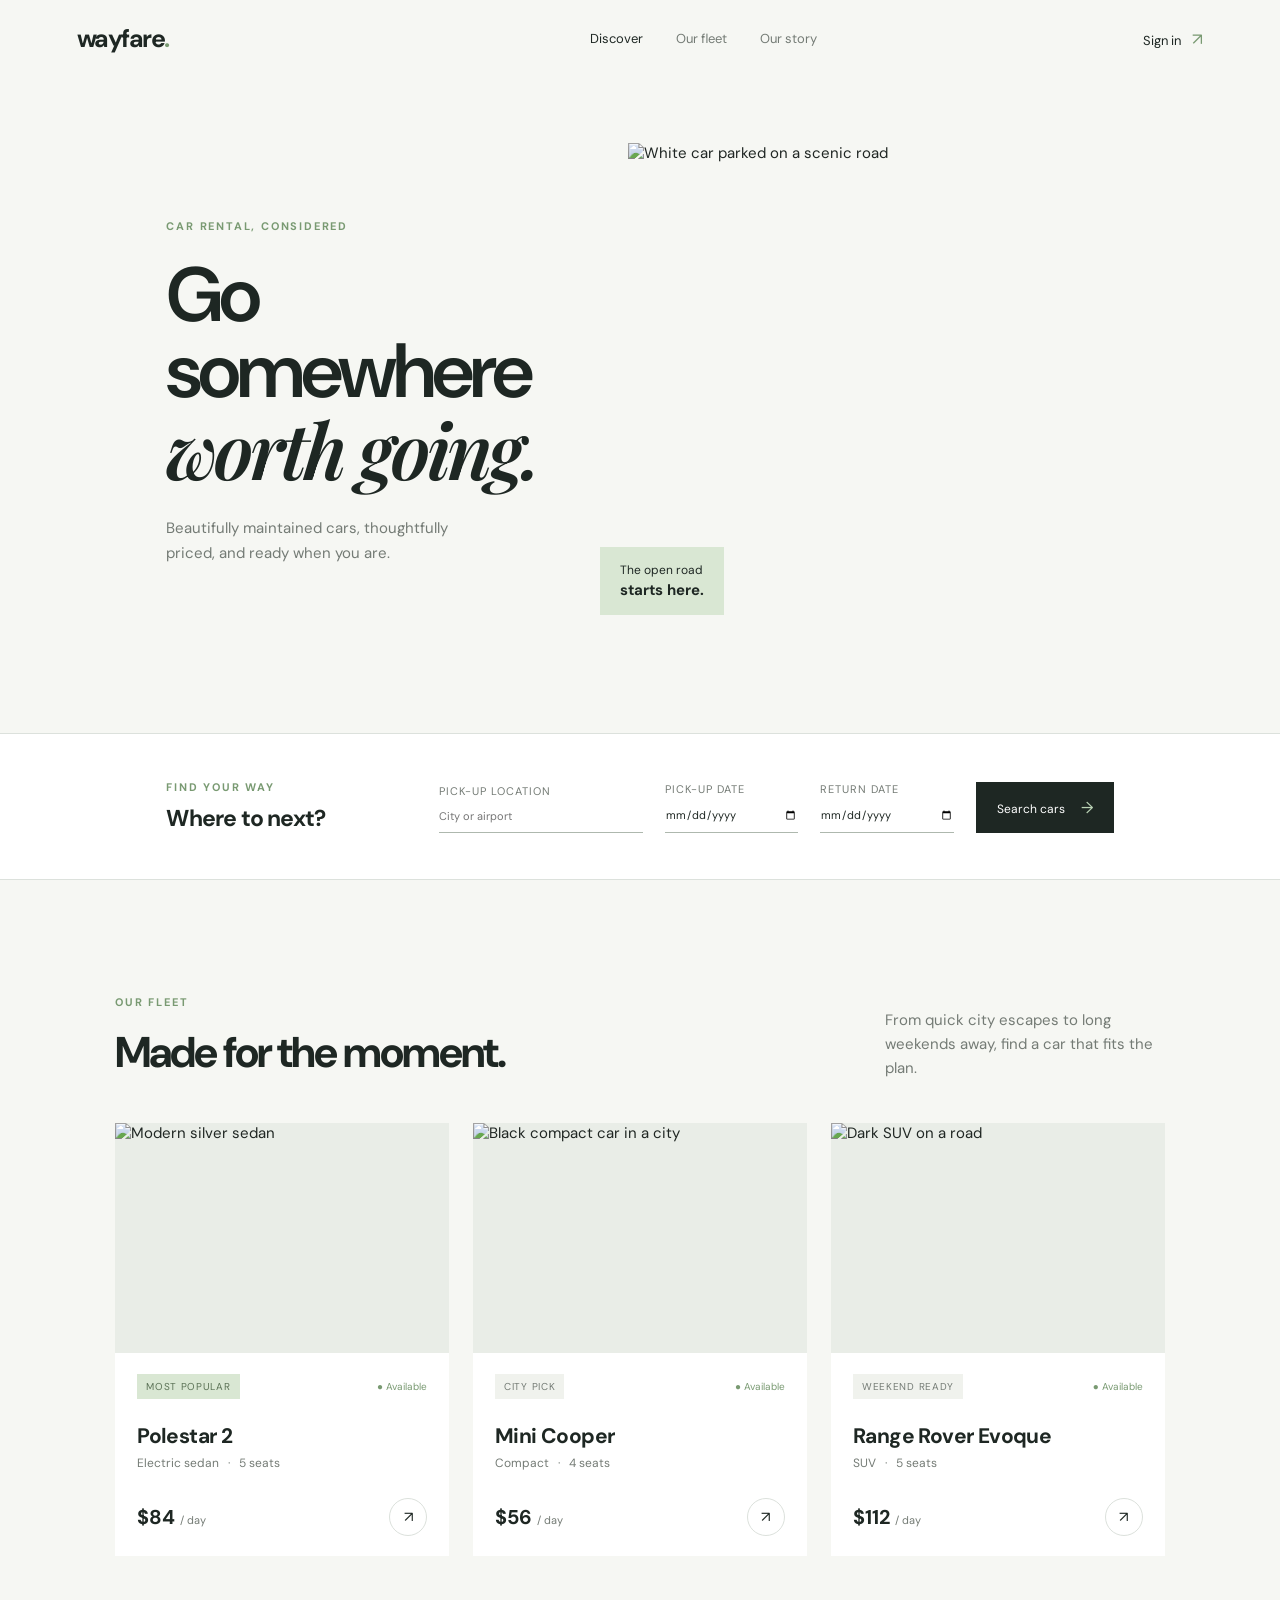
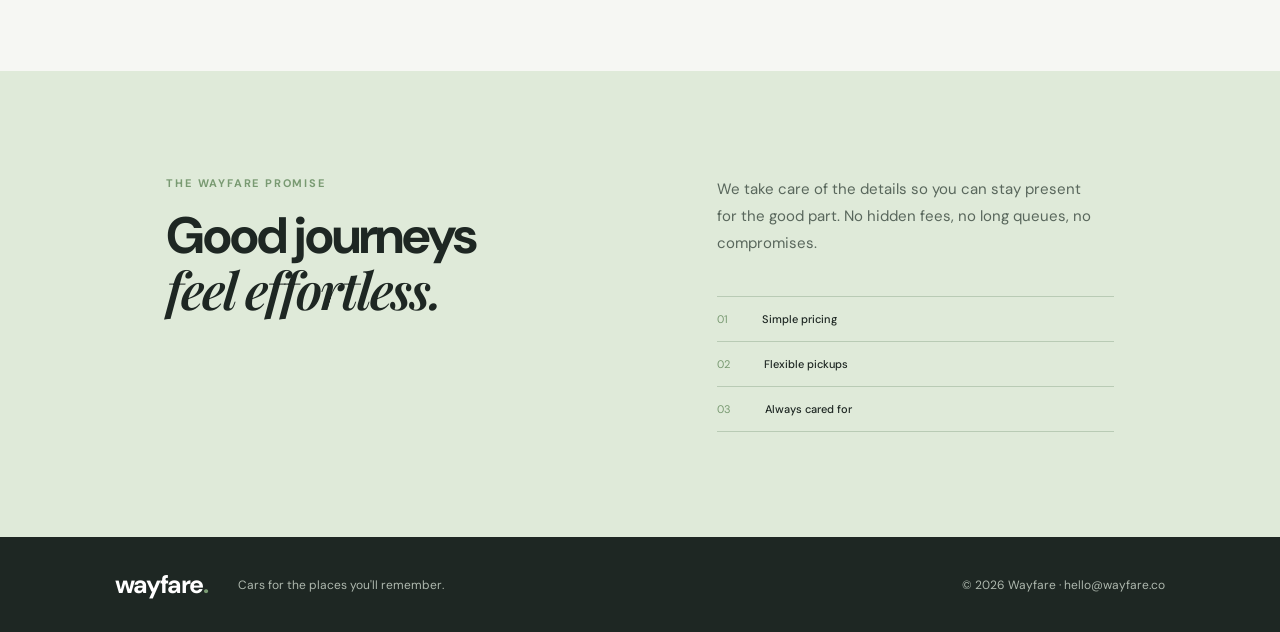
==== index.html @ b3bf27c1 "done" ====
<!DOCTYPE html>
<html lang="en">
<head>
    <meta charset="UTF-8">
    <meta name="viewport" content="width=device-width, initial-scale=1.0">
    <meta name="description" content="Wayfare makes thoughtful car rental simple.">
    <title>Wayfare | Car rental, considered</title>
    <link rel="preconnect" href="https://fonts.googleapis.com">
    <link rel="preconnect" href="https://fonts.gstatic.com" crossorigin>
    <link href="https://fonts.googleapis.com/css2?family=DM+Sans:wght@400;500;600;700&family=Playfair+Display:wght@600;700&display=swap" rel="stylesheet">
    <link rel="stylesheet" href="style.css">
</head>
<body>
    <header class="site-header">
        <a class="logo" href="index.html" aria-label="Wayfare home">wayfare<span>.</span></a>
        <nav aria-label="Main navigation"><a class="active" href="index.html">Discover</a><a href="fleet.html">Our fleet</a><a href="story.html">Our story</a></nav>
        <div class="header-actions"><button class="text-button" onclick="openLogin()">Sign in <span aria-hidden="true">↗</span></button><button class="menu-toggle" onclick="toggleNavigation()" aria-label="Open navigation" aria-expanded="false">Menu</button></div>
    </header>
    <main>
        <section class="hero" id="home">
            <div class="hero-copy reveal"><p class="eyebrow">Car rental, considered</p><h1>Go somewhere<br><em>worth going.</em></h1><p class="hero-intro">Beautifully maintained cars, thoughtfully priced, and ready when you are.</p></div>
            <div class="hero-image-wrap reveal delay-one"><img src="https://images.unsplash.com/photo-1542282088-fe8426682b8f?auto=format&fit=crop&w=1400&q=85" alt="White car parked on a scenic road"><span class="image-note">The open road<br><strong>starts here.</strong></span></div>
        </section>
        <section class="search-section" aria-label="Search available cars"><div class="search-heading"><p class="eyebrow">Find your way</p><h2>Where to next?</h2></div><div class="search-box"><label><span>Pick-up location</span><input type="text" id="location" placeholder="City or airport"></label><label><span>Pick-up date</span><input type="date" id="pickupDate"></label><label><span>Return date</span><input type="date" id="returnDate"></label><button class="dark-button" onclick="searchCars()">Search cars <span aria-hidden="true">→</span></button></div></section>
        <section class="fleet-section" id="cars"><div class="section-header"><div><p class="eyebrow">Our fleet</p><h2>Made for the moment.</h2></div><p>From quick city escapes to long weekends away, find a car that fits the plan.</p></div><div class="cars-container">
            <article class="car-card featured-card"><div class="car-img"><img src="https://images.unsplash.com/photo-1553440569-bcc63803a83d?auto=format&fit=crop&w=1200&q=85" alt="Modern silver sedan"></div><div class="car-details"><div class="card-top"><span class="tag">Most popular</span><span class="availability">● Available</span></div><h3>Polestar 2</h3><p>Electric sedan <span>·</span> 5 seats</p><div class="card-bottom"><div class="price">$84 <small>/ day</small></div><button class="round-button" onclick="openBooking('Polestar 2', 84)" aria-label="Book Polestar 2">↗</button></div></div></article>
            <article class="car-card"><div class="car-img"><img src="https://images.unsplash.com/photo-1549317661-bd32c8ce0db2?auto=format&fit=crop&w=1200&q=85" alt="Black compact car in a city"></div><div class="car-details"><div class="card-top"><span class="tag muted">City pick</span><span class="availability">● Available</span></div><h3>Mini Cooper</h3><p>Compact <span>·</span> 4 seats</p><div class="card-bottom"><div class="price">$56 <small>/ day</small></div><button class="round-button" onclick="openBooking('Mini Cooper', 56)" aria-label="Book Mini Cooper">↗</button></div></div></article>
            <article class="car-card"><div class="car-img"><img src="https://images.unsplash.com/photo-1519641471654-76ce0107ad1b?auto=format&fit=crop&w=1200&q=85" alt="Dark SUV on a road"></div><div class="car-details"><div class="card-top"><span class="tag muted">Weekend ready</span><span class="availability">● Available</span></div><h3>Range Rover Evoque</h3><p>SUV <span>·</span> 5 seats</p><div class="card-bottom"><div class="price">$112 <small>/ day</small></div><button class="round-button" onclick="openBooking('Range Rover Evoque', 112)" aria-label="Book Range Rover Evoque">↗</button></div></div></article>
        </div></section>
        <section class="promise" id="about"><div><p class="eyebrow">The Wayfare promise</p><h2>Good journeys<br><em>feel effortless.</em></h2></div><div class="promise-copy"><p>We take care of the details so you can stay present for the good part. No hidden fees, no long queues, no compromises.</p><div class="promise-list"><span>01 <b>Simple pricing</b></span><span>02 <b>Flexible pickups</b></span><span>03 <b>Always cared for</b></span></div></div></section>
    </main>
    <footer><a class="logo" href="#home">wayfare<span>.</span></a><p>Cars for the places you'll remember.</p><p class="footer-right">© 2026 Wayfare · <a href="mailto:hello@wayfare.co">hello@wayfare.co</a></p></footer>
    <div class="modal" id="bookingModal"><div class="modal-box"><button class="close" onclick="closeBooking()" aria-label="Close booking">×</button><p class="eyebrow">Reserve your ride</p><h2 id="carName">Book your car</h2><div class="form-grid"><input type="text" id="customerName" placeholder="Full name"><input type="email" id="customerEmail" placeholder="Email address"><input type="tel" id="customerPhone" placeholder="Phone number"><input type="date" id="bookPickup"><input type="date" id="bookReturn"></div><button class="dark-button full-button" onclick="confirmBooking()">Confirm booking <span>→</span></button><div id="bookingMessage"></div></div></div>
    <div class="modal" id="loginModal"><div class="modal-box small-modal"><button class="close" onclick="closeLogin()" aria-label="Close login">×</button><p class="eyebrow">Welcome back</p><h2>Sign in to Wayfare</h2><input type="email" id="loginEmail" placeholder="Email address"><input type="password" id="loginPassword" placeholder="Password"><button class="dark-button full-button" onclick="login()">Sign in <span>→</span></button><p id="loginMessage"></p></div></div>
    <script src="script.js"></script>
</body>
</html>
---- style.css ----
:root { --ink: #1e2723; --muted: #747b75; --line: #dce1dc; --paper: #f6f7f3; --white: #fff; --accent: #d9e7d3; --serif: 'Playfair Display', Georgia, serif; --sans: 'DM Sans', sans-serif; }
* { box-sizing: border-box; margin: 0; padding: 0; }
html { scroll-behavior: smooth; }
body { background: var(--paper); color: var(--ink); font-family: var(--sans); font-size: 15px; }
button, input { font: inherit; } button { cursor: pointer; }
.site-header { height: 78px; display: flex; align-items: center; justify-content: space-between; padding: 0 6vw; background: var(--paper); position: sticky; top: 0; z-index: 10; border-bottom: 1px solid transparent; }
.logo { color: var(--ink); font-size: 25px; font-weight: 700; letter-spacing: -1.5px; text-decoration: none; } .logo span { color: #799a72; }
nav { display: flex; gap: 33px; margin-left: 95px; } nav a, .text-button { color: var(--muted); text-decoration: none; font-size: 13px; transition: color .25s ease; } nav a:hover, nav a.active, .text-button:hover { color: var(--ink); }.text-button { background: none; border: 0; color: var(--ink); }.text-button span { color: #799a72; margin-left: 8px; font-size: 17px; }.header-actions { display: flex; align-items: center; gap: 18px; }.menu-toggle { display: none; border: 1px solid var(--line); background: transparent; color: var(--ink); padding: 8px 11px; font-size: 11px; }
.hero { min-height: 655px; display: grid; grid-template-columns: .85fr 1.15fr; gap: 5vw; align-items: center; padding: 65px 9vw 90px 13vw; }.eyebrow { color: #799a72; font-size: 11px; font-weight: 700; letter-spacing: 1.8px; text-transform: uppercase; }.hero h1 { font-size: clamp(49px, 6vw, 86px); line-height: .99; letter-spacing: -4px; margin: 24px 0; font-weight: 600; } em { font-family: var(--serif); font-weight: 600; }.hero-intro { color: var(--muted); line-height: 1.7; max-width: 300px; }.hero-image-wrap { height: 500px; position: relative; }.hero-image-wrap img { width: 100%; height: 100%; display: block; object-fit: cover; filter: saturate(.72); }.image-note { position: absolute; bottom: 28px; left: -28px; background: var(--accent); padding: 14px 20px; font-size: 12px; line-height: 1.5; }.image-note strong { font-size: 15px; }
.search-section { padding: 46px 13vw; background: var(--white); display: flex; align-items: end; gap: 8vw; border-top: 1px solid var(--line); border-bottom: 1px solid var(--line); }.search-heading { min-width: 170px; }.search-heading h2 { font-size: 23px; margin-top: 9px; letter-spacing: -.8px; }.search-box { display: grid; grid-template-columns: 1.3fr .85fr .85fr auto; align-items: end; width: 100%; gap: 22px; }.search-box label { color: var(--muted); font-size: 11px; text-transform: uppercase; letter-spacing: 1px; }.search-box input { display: block; width: 100%; border: 0; border-bottom: 1px solid #aeb8ae; background: transparent; padding: 11px 0 9px; outline: none; color: var(--ink); }.search-box input:focus { border-color: var(--ink); }.search-box .dark-button { width: 100%; }
.dark-button { background: var(--ink); color: var(--white); border: 0; padding: 15px 21px; font-size: 12px; white-space: nowrap; transition: background .25s ease, transform .25s ease; }.dark-button:hover { background: #506056; transform: translateY(-2px); }.dark-button span { color: #bbd3b6; margin-left: 13px; font-size: 16px; }
.fleet-section { padding: 115px 9vw; }.section-header { display: flex; justify-content: space-between; align-items: end; margin-bottom: 43px; }.section-header h2 { font-size: 43px; letter-spacing: -2px; margin-top: 15px; }.section-header > p { color: var(--muted); line-height: 1.6; max-width: 280px; }.cars-container { display: grid; grid-template-columns: repeat(3, 1fr); gap: 24px; }.car-card { background: var(--white); transition: transform .35s ease, box-shadow .35s ease; }.car-card:hover { transform: translateY(-7px); box-shadow: 0 18px 35px rgba(30,39,35,.1); }.car-img { height: 230px; overflow: hidden; background: #e9ede7; }.car-img img { width: 100%; height: 100%; object-fit: cover; filter: saturate(.75); transition: transform .5s ease; }.car-card:hover .car-img img { transform: scale(1.04); }.car-details { padding: 21px 22px 20px; }.card-top, .card-bottom { display: flex; justify-content: space-between; align-items: center; }.tag { background: var(--accent); color: #5b7256; padding: 6px 9px; font-size: 10px; text-transform: uppercase; letter-spacing: .7px; }.tag.muted { background: #f0f2ed; color: var(--muted); }.availability { color: #799a72; font-size: 10px; }.car-details h3 { font-size: 21px; margin: 23px 0 5px; letter-spacing: -.6px; }.car-details p { color: var(--muted); font-size: 12px; }.car-details p span { margin: 0 6px; }.card-bottom { margin-top: 27px; }.price { font-size: 20px; font-weight: 700; }.price small { color: var(--muted); font-size: 11px; font-weight: 400; }.round-button { border: 1px solid var(--line); background: transparent; width: 38px; height: 38px; border-radius: 50%; color: var(--ink); transition: background .25s ease, color .25s ease; }.round-button:hover { background: var(--ink); color: var(--white); }
.promise { background: #dfead9; padding: 105px 13vw; display: grid; grid-template-columns: 1fr 1fr; gap: 12vw; }.promise h2 { font-size: clamp(39px, 4vw, 60px); line-height: 1.05; letter-spacing: -2px; margin-top: 19px; }.promise-copy > p { max-width: 380px; line-height: 1.8; color: #59675c; }.promise-list { border-top: 1px solid #b9cbb5; margin-top: 39px; }.promise-list span { display: flex; gap: 34px; padding: 15px 0; border-bottom: 1px solid #b9cbb5; color: #799a72; font-size: 11px; }.promise-list b { color: var(--ink); font-weight: 500; }
footer { background: var(--ink); color: var(--white); display: flex; align-items: center; gap: 31px; padding: 31px 9vw; } footer .logo { color: var(--white); } footer p { color: #aeb8ae; font-size: 12px; } .footer-right { margin-left: auto; } footer a { color: inherit; text-decoration: none; }
.modal { display: none; position: fixed; inset: 0; z-index: 50; background: rgba(30,39,35,.52); align-items: center; justify-content: center; padding: 20px; animation: fade-in .25s ease; }.modal-box { background: var(--paper); width: min(550px, 100%); padding: 45px; position: relative; animation: rise-in .35s ease; }.small-modal { width: 410px; }.modal-box h2 { font-size: 31px; letter-spacing: -1px; margin: 13px 0 28px; }.close { position: absolute; top: 16px; right: 19px; border: 0; background: none; color: var(--muted); font-size: 27px; }.form-grid { display: grid; grid-template-columns: 1fr 1fr; gap: 12px; }.modal-box input { border: 1px solid var(--line); background: var(--white); padding: 14px; outline: none; width: 100%; }.modal-box input:focus { border-color: #799a72; }.full-button { width: 100%; margin-top: 18px; }.modal #bookingMessage, .modal #loginMessage { color: #54734e; font-size: 13px; line-height: 1.6; margin-top: 17px; text-align: center; }.booking-rate { color: var(--muted); font: 400 12px var(--sans); }
.reveal { animation: reveal .8s ease both; }.delay-one { animation-delay: .15s; } @keyframes reveal { from { opacity: 0; transform: translateY(18px); } to { opacity: 1; transform: translateY(0); } } @keyframes fade-in { from { opacity: 0; } to { opacity: 1; } } @keyframes rise-in { from { opacity: 0; transform: translateY(12px); } to { opacity: 1; transform: translateY(0); } }
@media (max-width: 900px) { .hero { padding: 60px 7vw; grid-template-columns: 1fr 1fr; }.search-section { padding: 40px 7vw; gap: 35px; }.search-box { grid-template-columns: 1fr 1fr; }.search-box .dark-button { width: 100%; }.fleet-section { padding: 85px 7vw; }.promise { padding: 85px 7vw; gap: 7vw; } }
@media (max-width: 650px) { .site-header { padding: 0 6vw; height: 68px; } .site-header nav { display: none; position: absolute; top: 68px; left: 0; right: 0; padding: 17px 7vw 21px; background: var(--paper); border-bottom: 1px solid var(--line); flex-direction: column; gap: 17px; margin: 0; }.site-header nav.open { display: flex; }.menu-toggle { display: block; }.hero { display: flex; flex-direction: column; align-items: stretch; padding: 58px 7vw 80px; gap: 45px; }.hero h1 { letter-spacing: -2px; }.hero-image-wrap { height: 360px; }.image-note { left: 15px; bottom: 15px; }.search-section, .section-header, .promise { display: block; }.search-section { padding: 42px 7vw; }.search-box { margin-top: 25px; grid-template-columns: 1fr; gap: 20px; }.fleet-section { padding: 72px 7vw; }.section-header > p { margin-top: 17px; }.section-header h2 { font-size: 35px; }.cars-container { grid-template-columns: 1fr; }.car-img { height: 245px; }.promise-copy { margin-top: 38px; }footer { flex-wrap: wrap; padding: 28px 7vw; gap: 12px 25px; }.footer-right { margin-left: 0; width: 100%; }.modal-box { padding: 38px 24px; }.form-grid { grid-template-columns: 1fr; } }

.page-hero { padding: 105px 13vw 90px; border-bottom: 1px solid var(--line); }
.page-hero h1 { max-width: 760px; font-size: clamp(48px, 7vw, 92px); line-height: .98; letter-spacing: -4px; margin: 23px 0; }
.page-hero p:not(.eyebrow) { max-width: 430px; color: var(--muted); line-height: 1.7; }
.page-content { padding: 90px 9vw 120px; }
.page-content .section-header { margin-bottom: 35px; }
.booking-layout { display: grid; grid-template-columns: 1.1fr .9fr; gap: 7vw; align-items: start; }
.booking-panel { background: var(--white); padding: 34px; border: 1px solid var(--line); }
.booking-panel h2 { font-size: 29px; letter-spacing: -1px; margin: 13px 0 28px; }
.booking-panel .form-grid { margin-bottom: 5px; }
.booking-panel input, .booking-panel select { border: 1px solid var(--line); background: var(--paper); padding: 14px; outline: none; width: 100%; color: var(--ink); }
.booking-panel input:focus, .booking-panel select:focus { border-color: #799a72; }
.booking-summary { padding: 30px 0; border-top: 1px solid var(--line); border-bottom: 1px solid var(--line); }
.booking-summary h3 { font-size: 17px; margin-bottom: 22px; }.summary-row { display: flex; justify-content: space-between; padding: 10px 0; color: var(--muted); font-size: 13px; }.summary-row.total { color: var(--ink); font-size: 18px; font-weight: 700; margin-top: 7px; border-top: 1px solid var(--line); padding-top: 18px; }
.story-grid { display: grid; grid-template-columns: 1fr 1fr; gap: 7vw; align-items: center; }.story-image { height: 520px; }.story-image img { width: 100%; height: 100%; object-fit: cover; filter: saturate(.72); }.story-copy h2 { font-size: clamp(36px, 4vw, 57px); line-height: 1.05; letter-spacing: -2px; margin: 17px 0 28px; }.story-copy > p { color: var(--muted); line-height: 1.8; max-width: 460px; }.story-points { margin-top: 38px; border-top: 1px solid var(--line); }.story-points div { padding: 18px 0; border-bottom: 1px solid var(--line); display: flex; gap: 24px; }.story-points span { color: #799a72; font-size: 11px; }.story-points strong { font-size: 13px; font-weight: 500; }
.page-footer-cta { background: var(--accent); padding: 75px 13vw; display: flex; justify-content: space-between; align-items: center; gap: 30px; }.page-footer-cta h2 { font-size: 35px; letter-spacing: -1px; }.page-footer-cta p { color: #59675c; margin-top: 10px; }
@media (max-width: 900px) { .page-hero { padding: 80px 7vw 70px; }.page-content { padding: 70px 7vw 90px; }.booking-layout, .story-grid { grid-template-columns: 1fr; gap: 45px; }.story-image { height: 390px; }.page-footer-cta { padding: 60px 7vw; } }
@media (max-width: 650px) { .page-hero h1 { letter-spacing: -2px; }.booking-panel { padding: 25px 20px; }.page-footer-cta { display: block; }.page-footer-cta .dark-button { margin-top: 24px; } }
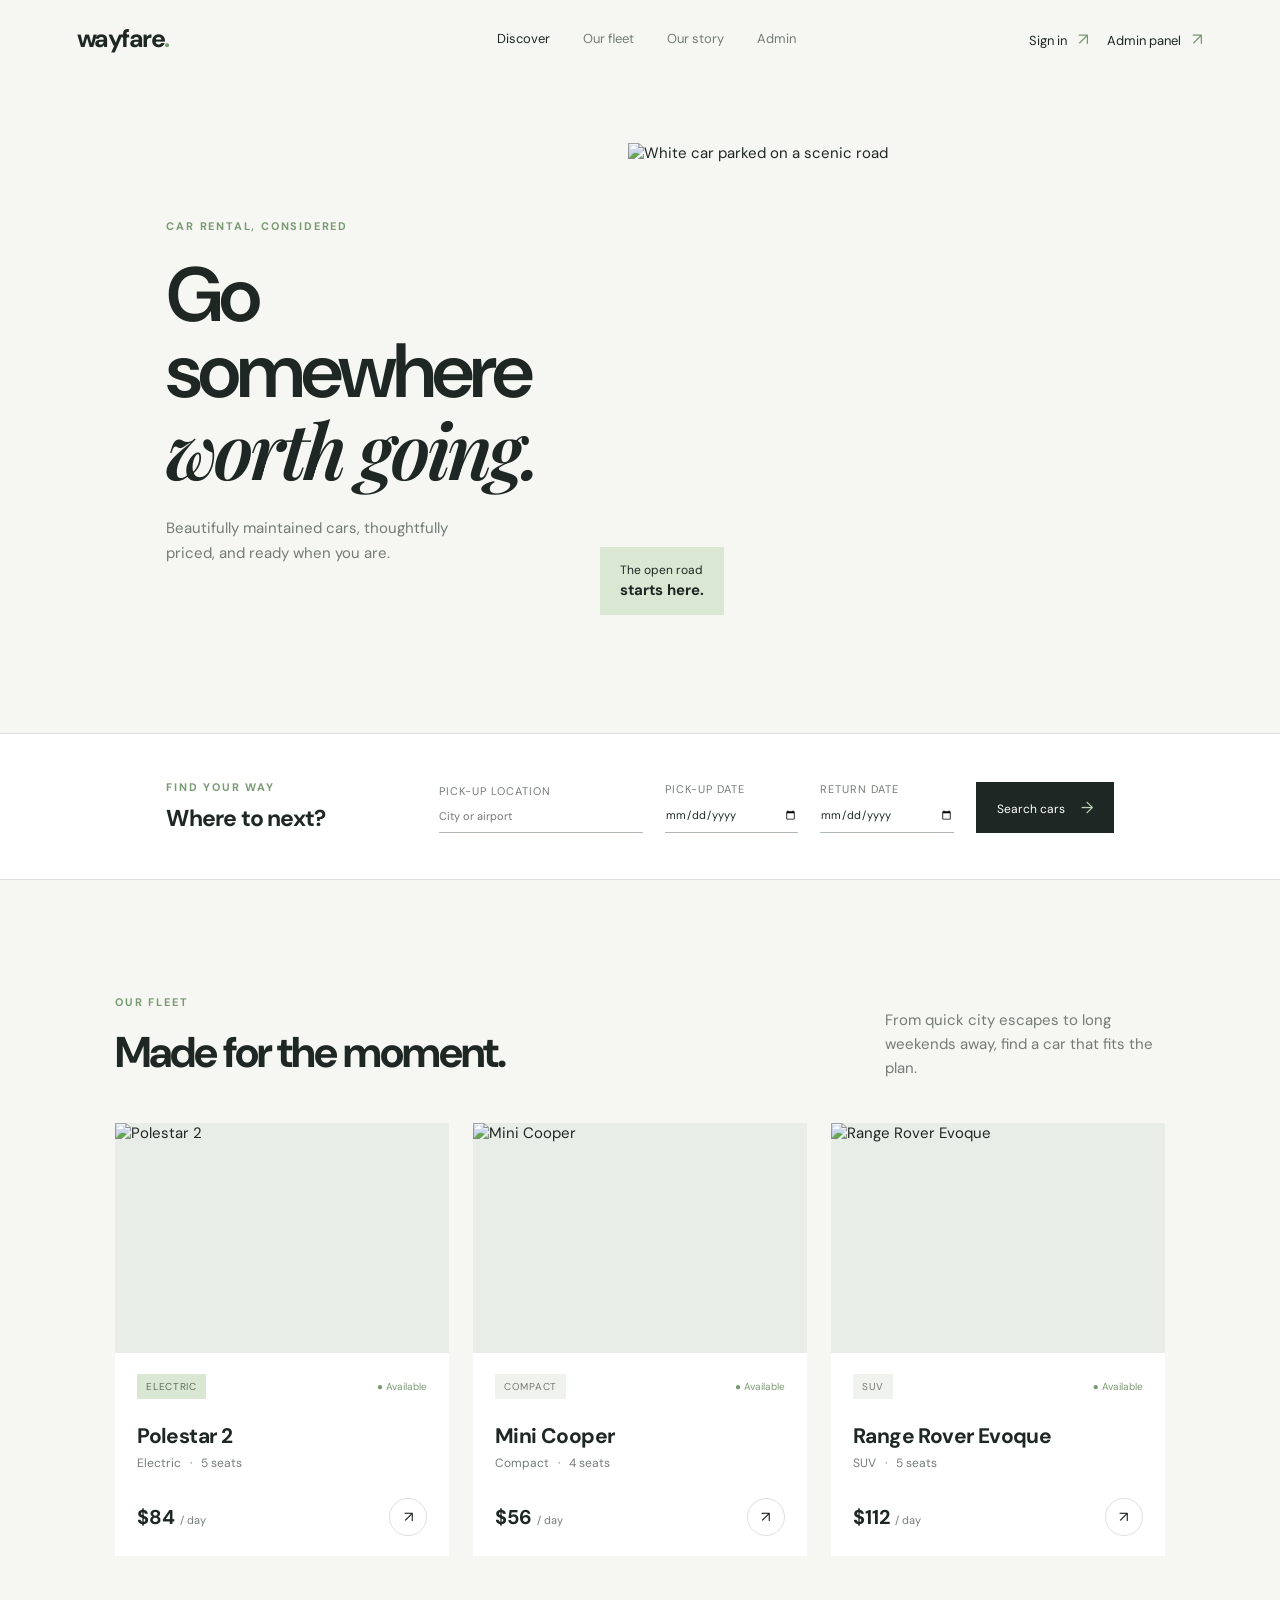
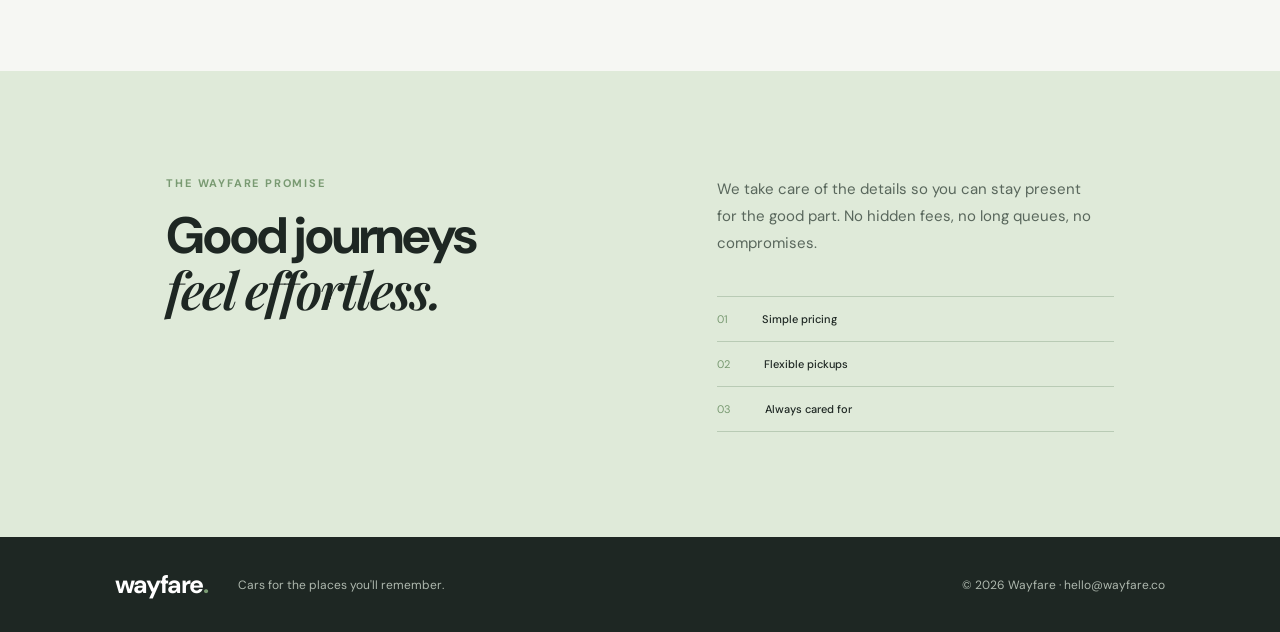
==== commit 6c316509: "Add local-storage admin management panel Co-authored-by: Copilot <223556219+Copilot@users.noreply.gi" ====
--- a/index.html
+++ b/index.html
@@ -13,8 +13,8 @@
 <body>
     <header class="site-header">
         <a class="logo" href="index.html" aria-label="Wayfare home">wayfare<span>.</span></a>
-        <nav aria-label="Main navigation"><a class="active" href="index.html">Discover</a><a href="fleet.html">Our fleet</a><a href="story.html">Our story</a></nav>
-        <div class="header-actions"><button class="text-button" onclick="openLogin()">Sign in <span aria-hidden="true">↗</span></button><button class="menu-toggle" onclick="toggleNavigation()" aria-label="Open navigation" aria-expanded="false">Menu</button></div>
+        <nav aria-label="Main navigation"><a class="active" href="index.html">Discover</a><a href="fleet.html">Our fleet</a><a href="story.html">Our story</a><a href="admin.html">Admin</a></nav>
+        <div class="header-actions"><button class="text-button" onclick="openLogin()">Sign in <span aria-hidden="true">↗</span></button><a class="text-button" href="admin.html">Admin panel <span aria-hidden="true">↗</span></a><button class="menu-toggle" onclick="toggleNavigation()" aria-label="Open navigation" aria-expanded="false">Menu</button></div>
     </header>
     <main>
         <section class="hero" id="home">
--- a/style.css
+++ b/style.css
@@ -13,9 +13,31 @@
 .promise { background: #dfead9; padding: 105px 13vw; display: grid; grid-template-columns: 1fr 1fr; gap: 12vw; }.promise h2 { font-size: clamp(39px, 4vw, 60px); line-height: 1.05; letter-spacing: -2px; margin-top: 19px; }.promise-copy > p { max-width: 380px; line-height: 1.8; color: #59675c; }.promise-list { border-top: 1px solid #b9cbb5; margin-top: 39px; }.promise-list span { display: flex; gap: 34px; padding: 15px 0; border-bottom: 1px solid #b9cbb5; color: #799a72; font-size: 11px; }.promise-list b { color: var(--ink); font-weight: 500; }
 footer { background: var(--ink); color: var(--white); display: flex; align-items: center; gap: 31px; padding: 31px 9vw; } footer .logo { color: var(--white); } footer p { color: #aeb8ae; font-size: 12px; } .footer-right { margin-left: auto; } footer a { color: inherit; text-decoration: none; }
 .modal { display: none; position: fixed; inset: 0; z-index: 50; background: rgba(30,39,35,.52); align-items: center; justify-content: center; padding: 20px; animation: fade-in .25s ease; }.modal-box { background: var(--paper); width: min(550px, 100%); padding: 45px; position: relative; animation: rise-in .35s ease; }.small-modal { width: 410px; }.modal-box h2 { font-size: 31px; letter-spacing: -1px; margin: 13px 0 28px; }.close { position: absolute; top: 16px; right: 19px; border: 0; background: none; color: var(--muted); font-size: 27px; }.form-grid { display: grid; grid-template-columns: 1fr 1fr; gap: 12px; }.modal-box input { border: 1px solid var(--line); background: var(--white); padding: 14px; outline: none; width: 100%; }.modal-box input:focus { border-color: #799a72; }.full-button { width: 100%; margin-top: 18px; }.modal #bookingMessage, .modal #loginMessage { color: #54734e; font-size: 13px; line-height: 1.6; margin-top: 17px; text-align: center; }.booking-rate { color: var(--muted); font: 400 12px var(--sans); }
+.admin-shell { padding: 72px 9vw 110px; }
+.admin-card, .admin-panel { background: var(--white); border: 1px solid var(--line); padding: 32px; box-shadow: 0 12px 28px rgba(30,39,35,.04); }
+.admin-card { max-width: 520px; margin: 0 auto; }
+.admin-card h1 { margin: 18px 0 24px; font-size: clamp(36px, 5vw, 52px); letter-spacing: -2px; }
+.admin-form, .stack-form { display: grid; gap: 16px; }
+.admin-form input, .stack-form input, .stack-form select { width: 100%; border: 1px solid var(--line); background: var(--paper); padding: 14px 15px; color: var(--ink); outline: none; }
+.admin-form input:focus, .stack-form input:focus, .stack-form select:focus { border-color: #799a72; }
+.admin-form .dark-button, .stack-form .dark-button { width: 100%; margin-top: 8px; }
+.admin-message { margin-top: 16px; color: #53764a; font-size: 13px; }
+.hidden { display: none !important; }
+.admin-dashboard { display: block; }
+.admin-topbar { display: flex; justify-content: space-between; align-items: center; gap: 18px; margin-bottom: 28px; }
+.admin-topbar h2 { font-size: clamp(30px, 4vw, 44px); letter-spacing: -1.5px; }
+.admin-topbar button { border: 1px solid var(--line); background: transparent; padding: 12px 18px; color: var(--ink); }
+.admin-grid { display: grid; grid-template-columns: repeat(2, minmax(0, 1fr)); gap: 28px; }
+.admin-panel h2 { margin-bottom: 20px; font-size: 24px; letter-spacing: -.7px; }
+.data-list { list-style: none; display: grid; gap: 12px; }
+.data-item { display: flex; align-items: center; justify-content: space-between; gap: 14px; border: 1px solid var(--line); background: var(--paper); padding: 14px 16px; }
+.data-item div { display: flex; flex-direction: column; gap: 4px; overflow: hidden; }
+.data-item strong { font-size: 13px; }
+.data-item span { color: var(--muted); font-size: 12px; }
+.delete-button { background: var(--ink); color: var(--white); border: 0; padding: 10px 12px; min-width: 90px; }
+.delete-button:disabled { opacity: .55; cursor: not-allowed; }
 .reveal { animation: reveal .8s ease both; }.delay-one { animation-delay: .15s; } @keyframes reveal { from { opacity: 0; transform: translateY(18px); } to { opacity: 1; transform: translateY(0); } } @keyframes fade-in { from { opacity: 0; } to { opacity: 1; } } @keyframes rise-in { from { opacity: 0; transform: translateY(12px); } to { opacity: 1; transform: translateY(0); } }
-@media (max-width: 900px) { .hero { padding: 60px 7vw; grid-template-columns: 1fr 1fr; }.search-section { padding: 40px 7vw; gap: 35px; }.search-box { grid-template-columns: 1fr 1fr; }.search-box .dark-button { width: 100%; }.fleet-section { padding: 85px 7vw; }.promise { padding: 85px 7vw; gap: 7vw; } }
-@media (max-width: 650px) { .site-header { padding: 0 6vw; height: 68px; } .site-header nav { display: none; position: absolute; top: 68px; left: 0; right: 0; padding: 17px 7vw 21px; background: var(--paper); border-bottom: 1px solid var(--line); flex-direction: column; gap: 17px; margin: 0; }.site-header nav.open { display: flex; }.menu-toggle { display: block; }.hero { display: flex; flex-direction: column; align-items: stretch; padding: 58px 7vw 80px; gap: 45px; }.hero h1 { letter-spacing: -2px; }.hero-image-wrap { height: 360px; }.image-note { left: 15px; bottom: 15px; }.search-section, .section-header, .promise { display: block; }.search-section { padding: 42px 7vw; }.search-box { margin-top: 25px; grid-template-columns: 1fr; gap: 20px; }.fleet-section { padding: 72px 7vw; }.section-header > p { margin-top: 17px; }.section-header h2 { font-size: 35px; }.cars-container { grid-template-columns: 1fr; }.car-img { height: 245px; }.promise-copy { margin-top: 38px; }footer { flex-wrap: wrap; padding: 28px 7vw; gap: 12px 25px; }.footer-right { margin-left: 0; width: 100%; }.modal-box { padding: 38px 24px; }.form-grid { grid-template-columns: 1fr; } }
+@media (max-width: 900px) { .hero { padding: 60px 7vw; grid-template-columns: 1fr 1fr; }.search-section { padding: 40px 7vw; gap: 35px; }.search-box { grid-template-columns: 1fr 1fr; }.search-box .dark-button { width: 100%; }.fleet-section { padding: 85px 7vw; }.promise { padding: 85px 7vw; gap: 7vw; }.admin-grid { grid-template-columns: 1fr; } }@media (max-width: 650px) { .site-header { padding: 0 6vw; height: 68px; } .site-header nav { display: none; position: absolute; top: 68px; left: 0; right: 0; padding: 17px 7vw 21px; background: var(--paper); border-bottom: 1px solid var(--line); flex-direction: column; gap: 17px; margin: 0; }.site-header nav.open { display: flex; }.menu-toggle { display: block; }.hero { display: flex; flex-direction: column; align-items: stretch; padding: 58px 7vw 80px; gap: 45px; }.hero h1 { letter-spacing: -2px; }.hero-image-wrap { height: 360px; }.image-note { left: 15px; bottom: 15px; }.search-section, .section-header, .promise { display: block; }.search-section { padding: 42px 7vw; }.search-box { margin-top: 25px; grid-template-columns: 1fr; gap: 20px; }.fleet-section { padding: 72px 7vw; }.section-header > p { margin-top: 17px; }.section-header h2 { font-size: 35px; }.cars-container { grid-template-columns: 1fr; }.car-img { height: 245px; }.promise-copy { margin-top: 38px; }footer { flex-wrap: wrap; padding: 28px 7vw; gap: 12px 25px; }.footer-right { margin-left: 0; width: 100%; }.modal-box { padding: 38px 24px; }.form-grid { grid-template-columns: 1fr; } }
 
 .page-hero { padding: 105px 13vw 90px; border-bottom: 1px solid var(--line); }
 .page-hero h1 { max-width: 760px; font-size: clamp(48px, 7vw, 92px); line-height: .98; letter-spacing: -4px; margin: 23px 0; }
